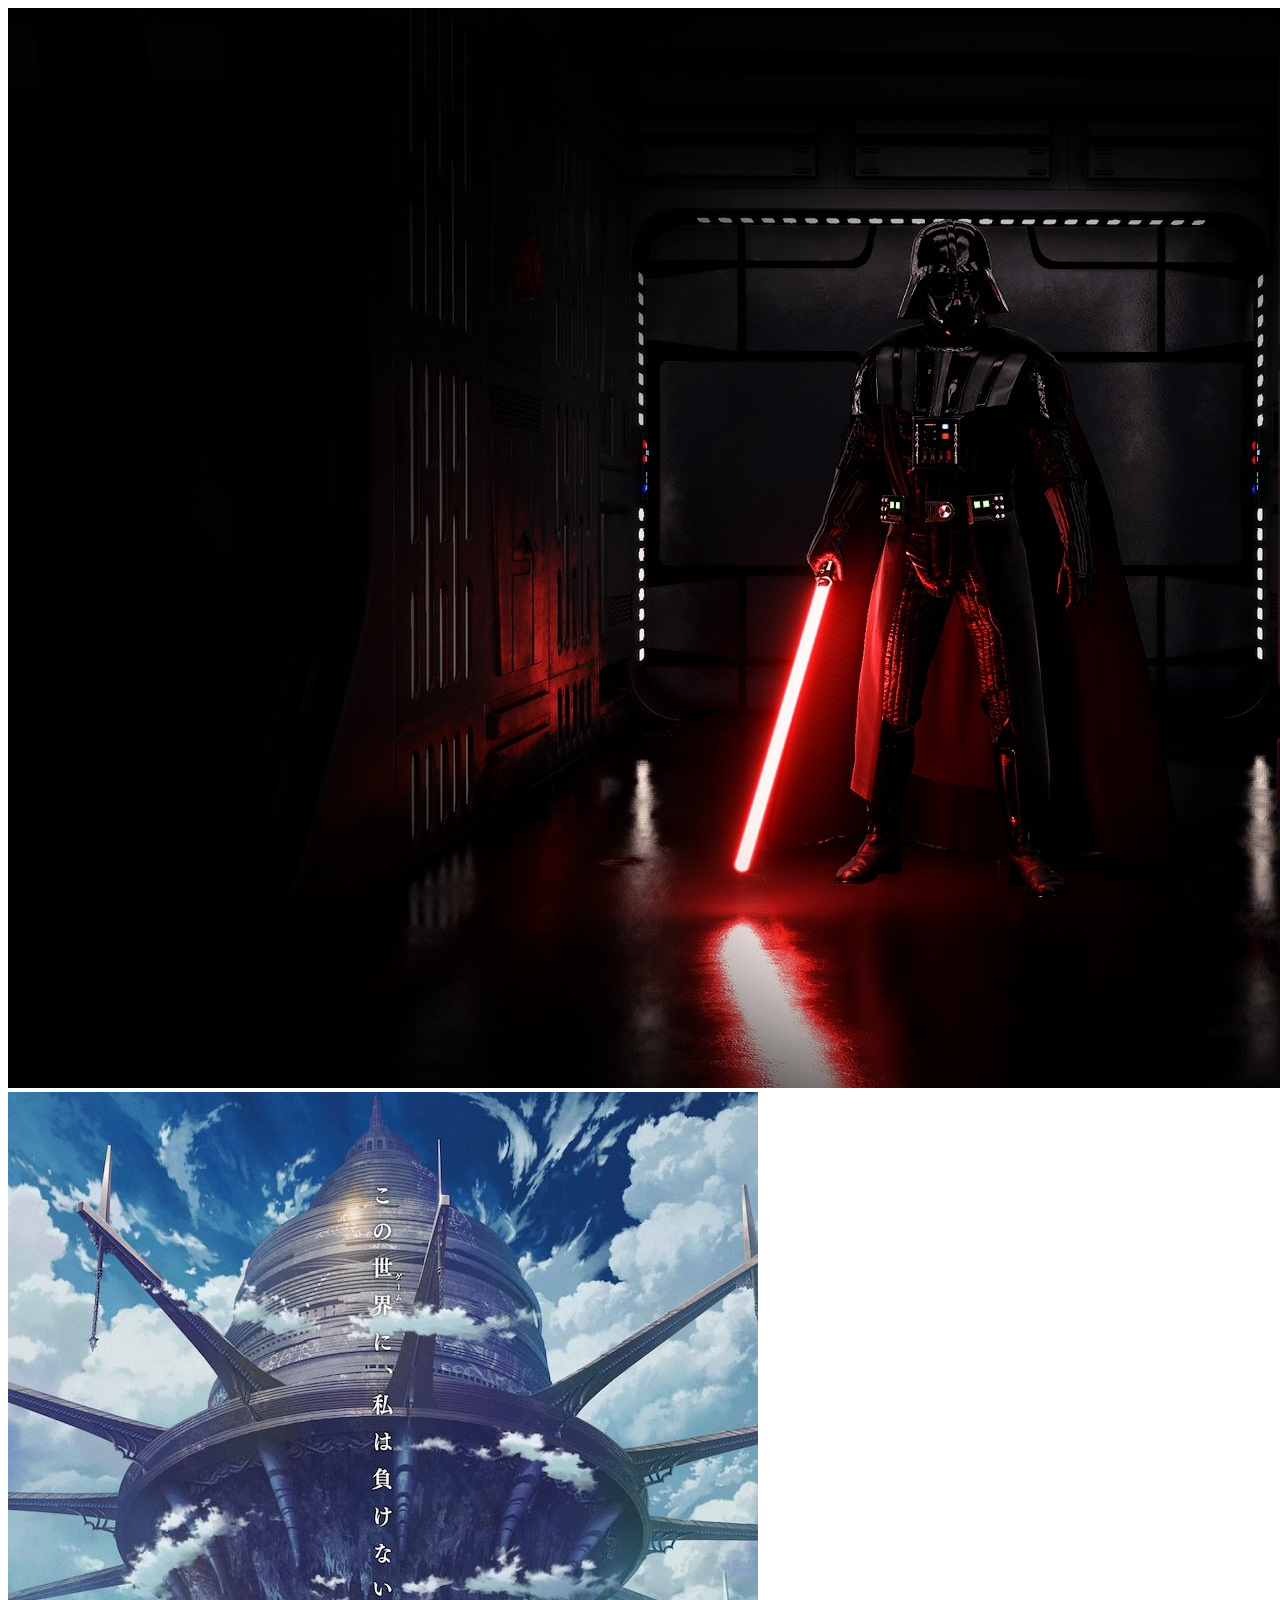
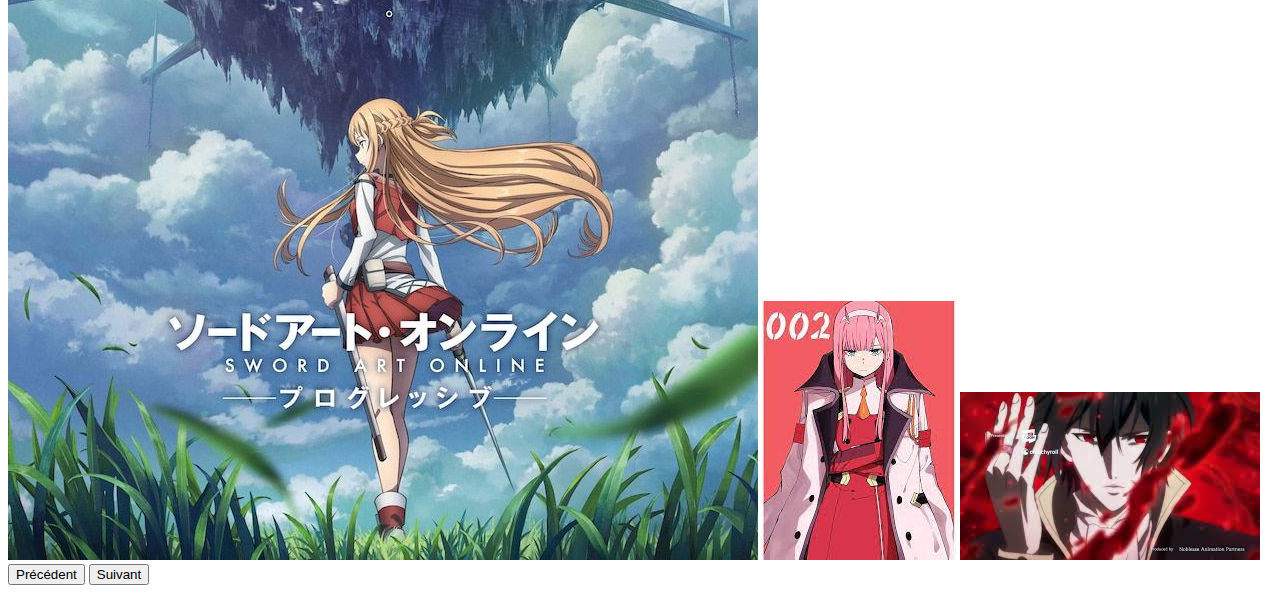
==== Web/Carouselle_HTML_CSS_JS/Carousel.html @ 4dcbdda3 "début de caroussel en HTML/CSS et HTML/CSS/JS" ====
<!DOCTYPE html>

<html lang="fr">
    <head>
        <meta charset="UTF-8">
        <meta http-equiv="X-UA-Compatible" content="IE=edge">
        <meta name="viewport" content="width=device-width, initial-scale=1.0">
        <link rel="stylesheet" href="carousel.css">
        <title>Carouselle_HTML_CSS_JS</title>
    </head>
    <body>
      <div class="carousel-container">
        <div class="carousel-slide">
          <img src="img/image1.jpg">
          <img src="img/image2.jpg">
          <img src="img/image3.jpg">
          <img src="img/image4.jpg">
        </div>
        <button class="carousel-prev">Précédent</button>
        <button class="carousel-next">Suivant</button>
      </div>

      <script src="carousel.js"></script>
    </body>
</html>
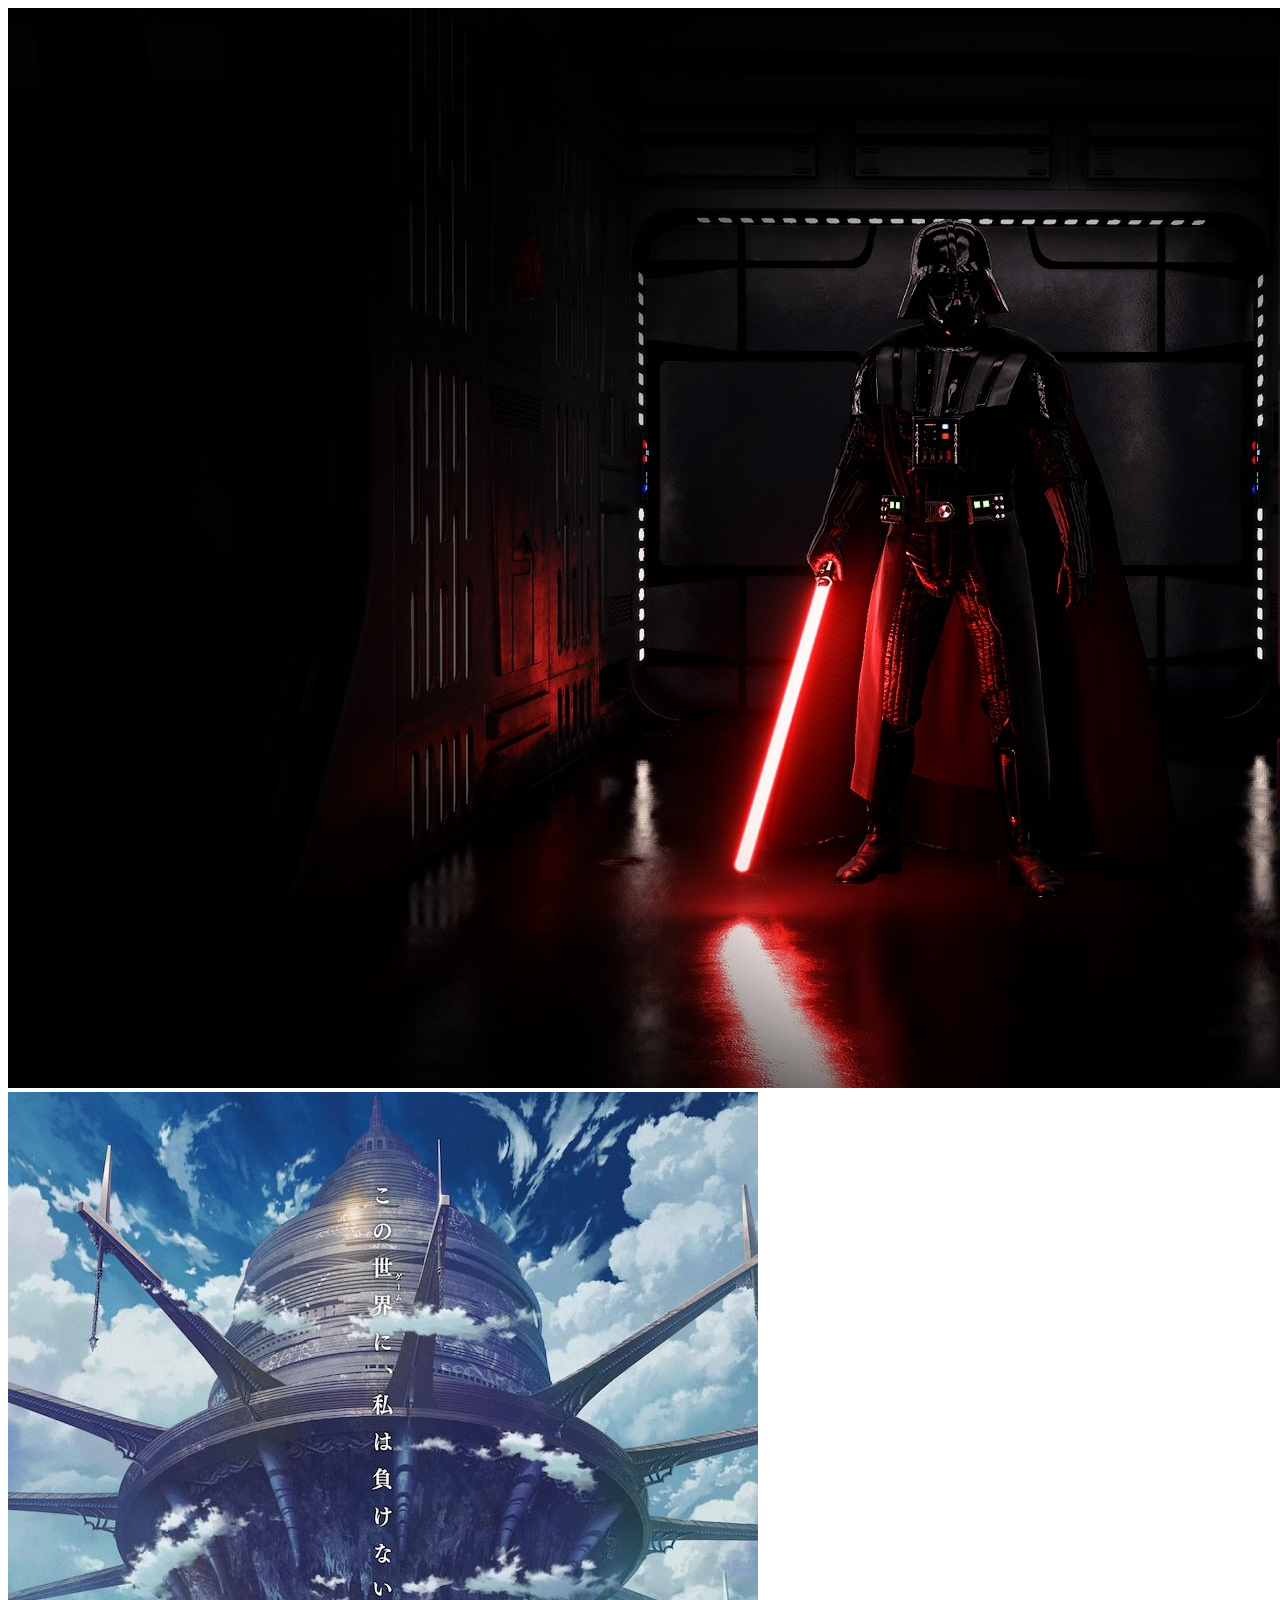
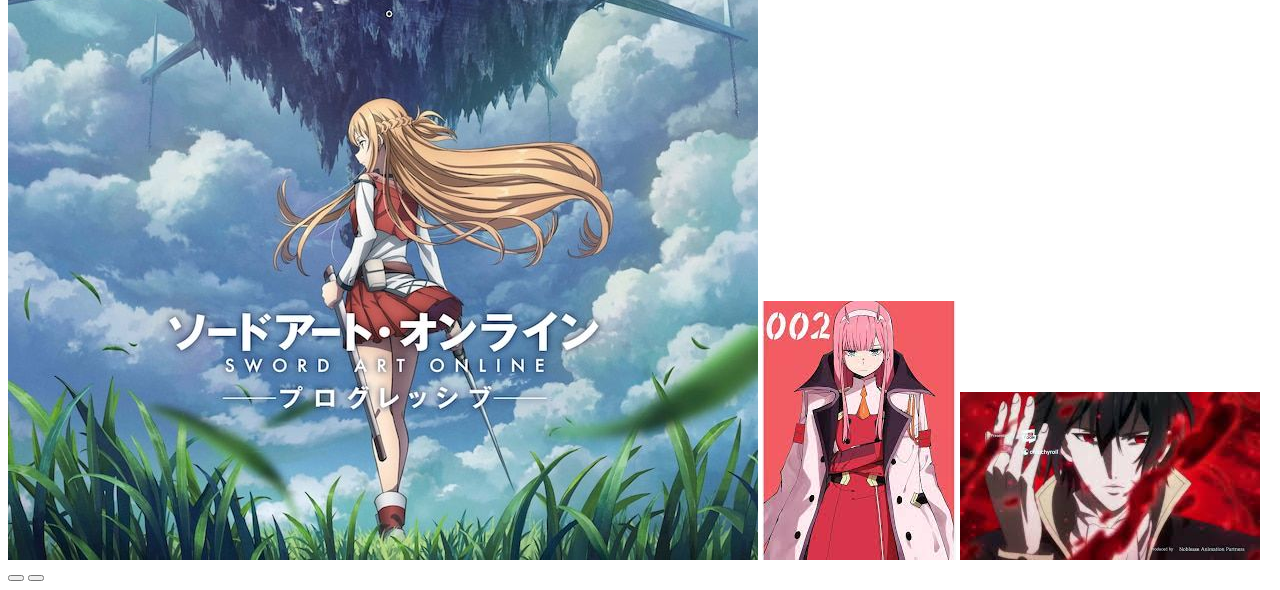
==== commit 410a6aa8: "qcm golang" ====
--- a/Web/Carouselle_HTML_CSS_JS/Carousel.html
+++ b/Web/Carouselle_HTML_CSS_JS/Carousel.html
@@ -16,9 +16,12 @@
           <img src="img/image3.jpg">
           <img src="img/image4.jpg">
         </div>
-        <button class="carousel-prev">Précédent</button>
-        <button class="carousel-next">Suivant</button>
+        <div class="carousel-buttons">
+          <button class="carousel-prev"><i class="fas fa-chevron-left"></i></button>
+          <button class="carousel-next"><i class="fas fa-chevron-right"></i></button>
+        </div>
       </div>
+      
 
       <script src="carousel.js"></script>
     </body>
